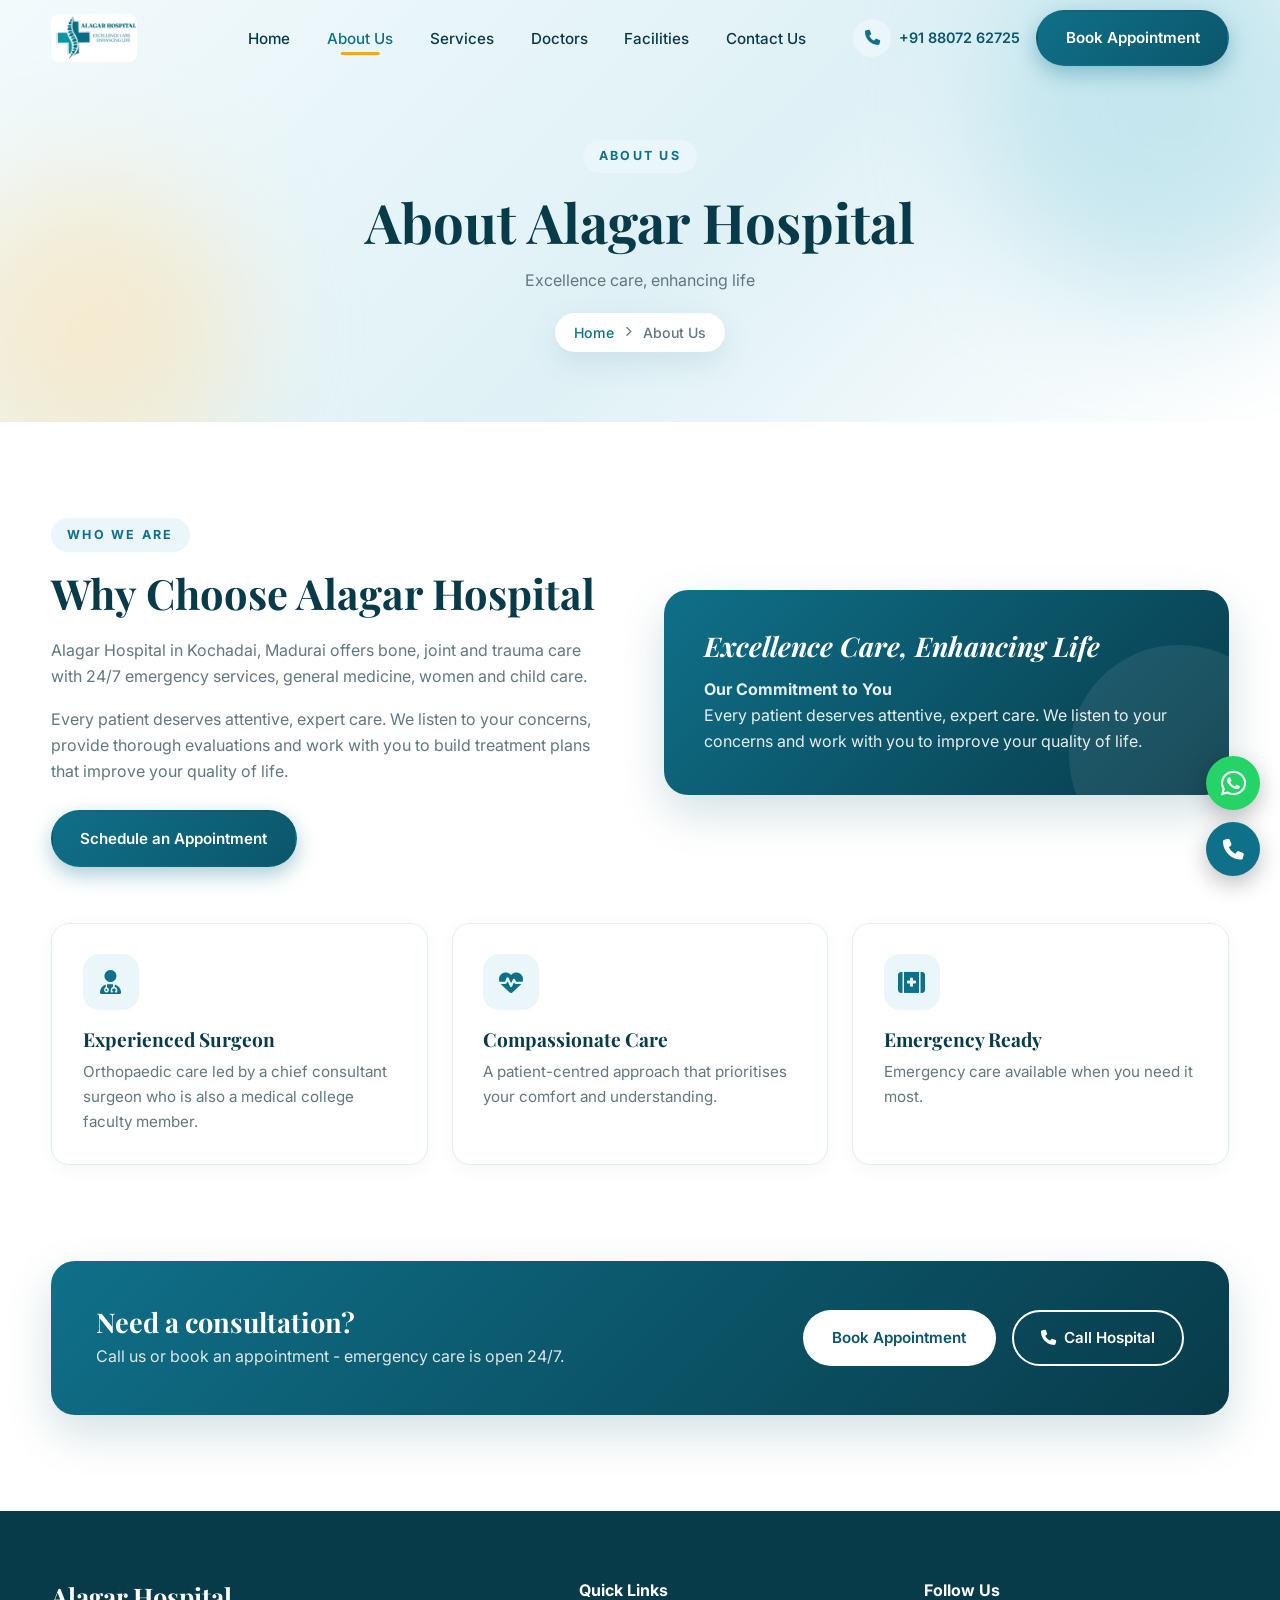
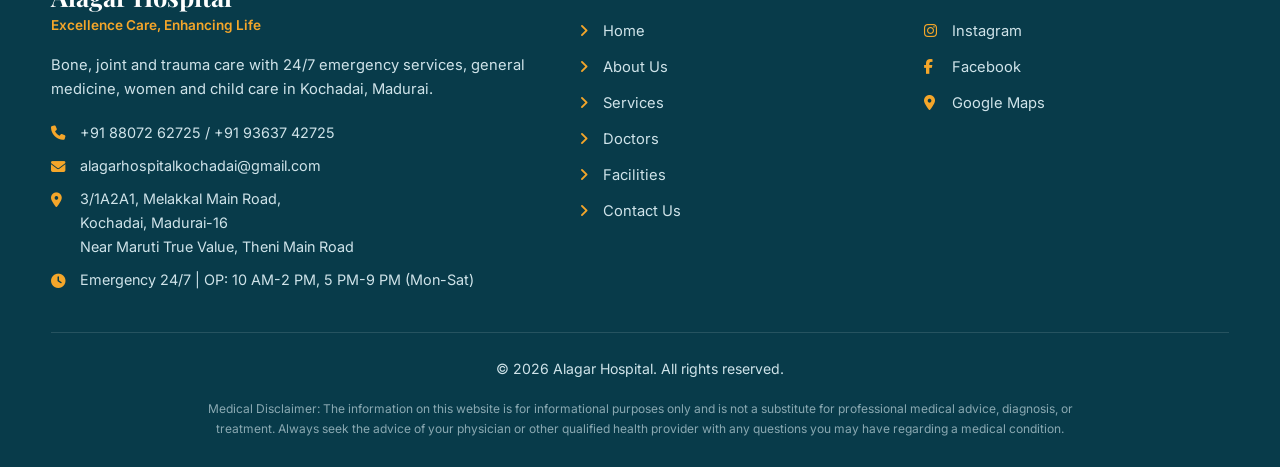
==== about.html @ 4b5b53dc "UI Updated" ====
<!DOCTYPE html>
<html lang="en">

<head>
    <meta charset="UTF-8">
    <meta name="viewport" content="width=device-width, initial-scale=1.0">
    <title>About Us | Alagar Hospital, Kochadai, Madurai</title>
    <meta name="description" content="About Alagar Hospital, Kochadai, Madurai - bone, joint and trauma care with 24/7 emergency services.">
    <link rel="preconnect" href="https://fonts.googleapis.com">
    <link rel="preconnect" href="https://fonts.gstatic.com" crossorigin>
    <link href="https://fonts.googleapis.com/css2?family=Inter:wght@400;500;600;700&family=Playfair+Display:ital,wght@0,400;0,600;0,700;1,400&display=swap" rel="stylesheet">
    <link rel="stylesheet" href="https://cdnjs.cloudflare.com/ajax/libs/font-awesome/6.5.2/css/all.min.css">
    <link rel="stylesheet" href="css/style.css">
</head>

<body>
    <div id="header-container"></div>

    <main>
        <section class="page-banner">
            <span class="blob b1"></span><span class="blob b2"></span>
            <div class="container">
                <span class="section-subtitle reveal">ABOUT US</span>
                <h1 class="reveal" style="--d:.1s">About Alagar Hospital</h1>
                <p class="reveal" style="--d:.2s">Excellence care, enhancing life</p>
                <div class="breadcrumb reveal" style="--d:.3s"><a href="index.html">Home</a><i class="fa-solid fa-chevron-right"></i><span>About Us</span></div>
            </div>
        </section>

        <section class="about">
            <div class="container">
                <div class="grid-2">
                    <div class="about-intro reveal left">
                        <span class="section-subtitle">WHO WE ARE</span>
                        <h2>Why Choose Alagar Hospital</h2>
                        <p>Alagar Hospital in Kochadai, Madurai offers bone, joint and trauma care with 24/7 emergency services, general medicine, women and child care.</p>
                        <p>Every patient deserves attentive, expert care. We listen to your concerns, provide thorough evaluations and work with you to build treatment plans that improve your quality of life.</p>
                        <a href="contact.html" class="btn btn-primary" style="margin-top:.6rem">Schedule an Appointment</a>
                    </div>
                    <div class="tagline-card reveal right">
                        <h3>Excellence Care, Enhancing Life</h3>
                        <p><strong>Our Commitment to You</strong><br>
                            Every patient deserves attentive, expert care. We listen to your concerns and work with you to improve your quality of life.</p>
                    </div>
                </div>

                <div class="grid-3 value-grid">
                    <div class="value-card reveal"><div class="icon-bubble"><i class="fa-solid fa-user-doctor"></i></div><h3>Experienced Surgeon</h3><p>Orthopaedic care led by a chief consultant surgeon who is also a medical college faculty member.</p></div>
                    <div class="value-card reveal" style="--d:0.12s"><div class="icon-bubble"><i class="fa-solid fa-heart-pulse"></i></div><h3>Compassionate Care</h3><p>A patient-centred approach that prioritises your comfort and understanding.</p></div>
                    <div class="value-card reveal" style="--d:0.24s"><div class="icon-bubble"><i class="fa-solid fa-kit-medical"></i></div><h3>Emergency Ready</h3><p>Emergency care available when you need it most.</p></div>
                </div>
            </div>
        </section>

        <section class="cta-band">
            <div class="container">
                <div class="cta-box reveal zoom">
                    <div>
                        <h3>Need a consultation?</h3>
                        <p>Call us or book an appointment - emergency care is open 24/7.</p>
                    </div>
                    <div class="cta-actions">
                        <a href="contact.html" class="btn btn-light">Book Appointment</a>
                        <a href="tel:+918807262725" class="btn btn-outline"><i class="fa-solid fa-phone"></i> Call Hospital</a>
                    </div>
                </div>
            </div>
        </section>
    </main>

    <div id="footer-container"></div>

    <script src="js/script.js"></script>
</body>

</html>
---- css/style.css ----
/* ========== Base ========== */
*, *::before, *::after { box-sizing: border-box; margin: 0; padding: 0; }
:root {
    --primary: #0f7089; --secondary: #0b566b; --dark: #083b4a; --accent: #f4a62a;
    --soft: #eaf6f9; --bg: #f6fafb; --text: #2b3f47; --muted: #62777f; --radius: 18px;
    --shadow: 0 10px 30px rgba(11, 86, 107, .10); --shadow-lg: 0 18px 45px rgba(11, 86, 107, .18); --nav-h: 76px;
}
html { scroll-behavior: smooth; scroll-padding-top: var(--nav-h); }
body { animation: pageIn .5s ease; font-family: 'Inter', sans-serif; color: var(--text); background: #fff; line-height: 1.65; overflow-x: hidden; }
img { max-width: 100%; display: block; }
a { color: inherit; text-decoration: none; }
ul { list-style: none; }
h1, h2, h3, h4 { font-family: 'Playfair Display', serif; color: var(--dark); line-height: 1.2; }
.container { width: min(1180px, 92%); margin-inline: auto; }
section { padding: 96px 0; position: relative; }
.grid-2 { display: grid; grid-template-columns: 1fr 1fr; gap: 3rem; align-items: center; }
.grid-3 { display: grid; grid-template-columns: repeat(3, 1fr); gap: 1.5rem; }
.grid-4 { display: grid; grid-template-columns: repeat(4, 1fr); gap: 1.5rem; }
.text-center { text-align: center; }
.w-100 { width: 100%; }

/* Buttons */
.btn { display: inline-flex; align-items: center; justify-content: center; gap: .5rem; padding: .85rem 1.7rem; border-radius: 50px; font-weight: 600; font-size: .95rem;
    border: 2px solid transparent; cursor: pointer; transition: transform .3s, box-shadow .3s, background .3s, color .3s; font-family: inherit; position: relative; overflow: hidden; }
.btn-primary { background: linear-gradient(135deg, var(--primary), var(--secondary)); color: #fff; box-shadow: 0 8px 20px rgba(15, 112, 137, .35); }
.btn-primary:hover { transform: translateY(-3px); box-shadow: 0 12px 28px rgba(15, 112, 137, .45); }
.btn-outline { border-color: var(--primary); color: var(--primary); background: transparent; }
.btn-outline:hover { background: var(--primary); color: #fff; transform: translateY(-3px); }
.btn-light { background: #fff; color: var(--secondary); }
.btn-light:hover { transform: translateY(-3px); box-shadow: 0 10px 24px rgba(0, 0, 0, .2); }
.btn::after { content: ""; position: absolute; top: 0; left: -120%; width: 60%; height: 100%; background: linear-gradient(120deg, transparent, rgba(255, 255, 255, .45), transparent); transform: skewX(-20deg); }
.btn:hover::after { left: 140%; transition: left .7s; }
.btn i { font-size: .95rem; }

/* Section heading */
.section-header { max-width: 680px; margin: 0 auto 3.5rem; text-align: center; }
.section-subtitle { display: inline-block; font-size: .78rem; font-weight: 700; letter-spacing: .18em; color: var(--primary); background: var(--soft); padding: .4rem 1rem; border-radius: 50px; margin-bottom: 1rem; }
.section-title { font-size: clamp(1.9rem, 4vw, 2.7rem); margin-bottom: .8rem; }
.section-title::after { content: ""; display: block; width: 70px; height: 4px; border-radius: 4px; margin: 1rem auto 0; background: linear-gradient(90deg, var(--primary), var(--accent)); }
.section-description { color: var(--muted); }

/* ========== Scroll progress ========== */
.scroll-progress { position: fixed; top: 0; left: 0; height: 3px; width: 0; z-index: 2000; background: linear-gradient(90deg, var(--primary), var(--accent)); }

/* ========== Navbar ========== */
.navbar { position: fixed; top: 0; left: 0; width: 100%; height: var(--nav-h); z-index: 1000; transition: box-shadow .35s, height .35s; animation: navDrop .8s ease both; }
/* blur lives on a pseudo-element so the mobile drawer (position: fixed) isn't trapped inside the navbar */
.navbar::before { content: ""; position: absolute; inset: 0; z-index: -1; background: rgba(255, 255, 255, .92); backdrop-filter: blur(12px); -webkit-backdrop-filter: blur(12px); opacity: 0; transition: opacity .35s; }
.navbar.scrolled { box-shadow: 0 4px 25px rgba(11, 86, 107, .12); height: 68px; }
.navbar.scrolled::before { opacity: 1; }
.nav-container { height: 100%; display: flex; align-items: center; justify-content: space-between; gap: 1rem; }
.logo-img { height: 48px; width: auto; border-radius: 8px; transition: transform .3s; }
.logo:hover .logo-img { transform: scale(1.06); }
.nav-menu { display: flex; align-items: center; gap: 2rem; }
.nav-links { display: flex; gap: .4rem; }
.nav-link { position: relative; padding: .55rem .95rem; font-weight: 500; font-size: .95rem; color: var(--dark); border-radius: 50px; transition: color .3s; }
.nav-link::after { content: ""; position: absolute; left: 50%; bottom: 2px; width: 0; height: 3px; border-radius: 3px; background: var(--accent); transform: translateX(-50%); transition: width .3s; }
.nav-link:hover, .nav-link.active { color: var(--primary); }
.nav-link:hover::after, .nav-link.active::after { width: 40%; }
.nav-actions { display: flex; align-items: center; gap: 1rem; }
.nav-phone { display: flex; align-items: center; gap: .5rem; font-weight: 600; font-size: .9rem; color: var(--secondary); }
.phone-icon { width: 38px; height: 38px; border-radius: 50%; display: grid; place-items: center; background: var(--soft); color: var(--primary); animation: ring 2.6s infinite; }
.phone-icon i { font-size: .95rem; }
.mobile-toggle { display: none; width: 44px; height: 44px; border: 0; background: var(--soft); border-radius: 12px; cursor: pointer; flex-direction: column; align-items: center; justify-content: center; gap: 5px; z-index: 1101; }
.mobile-toggle .bar { width: 22px; height: 2.5px; background: var(--secondary); border-radius: 3px; transition: transform .35s, opacity .25s; }
.mobile-toggle.open .bar:nth-child(1) { transform: translateY(7.5px) rotate(45deg); }
.mobile-toggle.open .bar:nth-child(2) { opacity: 0; }
.mobile-toggle.open .bar:nth-child(3) { transform: translateY(-7.5px) rotate(-45deg); }
.nav-overlay { position: fixed; inset: 0; background: rgba(8, 59, 74, .55); backdrop-filter: blur(3px); opacity: 0; visibility: hidden; transition: opacity .35s, visibility .35s; z-index: 990; }
.nav-overlay.show { opacity: 1; visibility: visible; }

/* ========== Hero (home) ========== */
.hero { min-height: 100vh; padding: calc(var(--nav-h) + 50px) 0 90px; display: flex; align-items: center; overflow: hidden; background: linear-gradient(135deg, #f2fafc 0%, #dff1f6 55%, #fff 100%); }
.blob { position: absolute; border-radius: 50%; filter: blur(60px); opacity: .5; z-index: 0; animation: blobMove 14s ease-in-out infinite; }
.blob.b1 { width: 380px; height: 380px; background: #9fd6e4; top: -80px; right: -80px; }
.blob.b2 { width: 300px; height: 300px; background: #ffe0a8; bottom: -60px; left: -60px; animation-delay: -6s; }
.hero .container, .page-banner .container { position: relative; z-index: 1; }
.hero-subtitle { display: inline-flex; align-items: center; gap: .5rem; font-weight: 600; font-size: .85rem; letter-spacing: .12em; text-transform: uppercase; color: var(--primary); background: #fff; padding: .45rem 1.1rem; border-radius: 50px; box-shadow: var(--shadow); margin-bottom: 1.3rem; }
.hero-subtitle::before { content: ""; width: 8px; height: 8px; border-radius: 50%; background: #22c55e; animation: pulse 1.6s infinite; }
.hero-title { font-size: clamp(2.6rem, 6vw, 4.4rem); margin-bottom: 1.2rem; }
.hero-title span { background: linear-gradient(90deg, var(--primary), var(--accent)); -webkit-background-clip: text; background-clip: text; color: transparent; }
.hero-description { font-size: 1.08rem; color: var(--muted); max-width: 540px; margin-bottom: 2rem; }
.hero-actions { display: flex; flex-wrap: wrap; gap: 1rem; }
.hero-image { position: relative; display: grid; place-items: center; }
.hero-image-wrapper { width: min(420px, 90%); aspect-ratio: 1; border-radius: 50%; background: #fff; display: grid; place-items: center; padding: 2.2rem; box-shadow: var(--shadow-lg); position: relative; animation: float 6s ease-in-out infinite; }
.hero-image-wrapper::before { content: ""; position: absolute; inset: -16px; border-radius: 50%; border: 2px dashed rgba(15, 112, 137, .35); animation: spin 28s linear infinite; }
.hero-image-wrapper img { border-radius: 50%; width: 100%; height: 100%; object-fit: contain; }
.float-badge { position: absolute; background: #fff; padding: .7rem 1.1rem; border-radius: 14px; box-shadow: var(--shadow); font-size: .85rem; font-weight: 600; color: var(--secondary); display: flex; align-items: center; gap: .5rem; animation: float 5s ease-in-out infinite; }
.float-badge i { color: var(--accent); font-size: 1.05rem; }
.float-badge.fb1 { top: 8%; left: 0; }
.float-badge.fb2 { bottom: 10%; right: 0; animation-delay: -2.5s; }

/* Stats strip */
.stats { margin-top: -55px; padding: 0 0 20px; position: relative; z-index: 5; }
.stats-box { background: linear-gradient(135deg, var(--primary), var(--dark)); border-radius: 24px; padding: 2.2rem 1.5rem; color: #fff; display: grid; grid-template-columns: repeat(4, 1fr); gap: 1rem; text-align: center; box-shadow: var(--shadow-lg); }
.stat h3 { color: #fff; font-size: 2.3rem; font-family: 'Inter', sans-serif; font-weight: 700; }
.stat p { font-size: .9rem; opacity: .85; }
.stat + .stat { border-left: 1px solid rgba(255, 255, 255, .2); }

/* ========== Inner page banner ========== */
.page-banner { padding: calc(var(--nav-h) + 64px) 0 70px; text-align: center; overflow: hidden; background: linear-gradient(135deg, #f2fafc 0%, #dff1f6 55%, #fff 100%); }
.page-banner h1 { font-size: clamp(2.2rem, 5vw, 3.4rem); margin-bottom: .8rem; }
.page-banner p { color: var(--muted); max-width: 620px; margin: 0 auto 1.2rem; }
.breadcrumb { display: inline-flex; align-items: center; gap: .7rem; background: #fff; padding: .5rem 1.2rem; border-radius: 50px; box-shadow: var(--shadow); font-size: .88rem; font-weight: 500; }
.breadcrumb a { color: var(--primary); }
.breadcrumb a:hover { text-decoration: underline; }
.breadcrumb i { font-size: .65rem; color: var(--muted); }
.breadcrumb span { color: var(--muted); }

/* ========== Cards ========== */
.about { background: #fff; }
.about-intro p { color: var(--muted); margin-bottom: 1rem; }
.about-intro h2 { font-size: clamp(1.9rem, 4vw, 2.6rem); margin-bottom: 1.2rem; }
.tagline-card { background: linear-gradient(135deg, var(--primary), var(--dark)); color: #fff; border-radius: 24px; padding: 2.5rem; position: relative; overflow: hidden; box-shadow: var(--shadow-lg); }
.tagline-card::after { content: ""; position: absolute; width: 220px; height: 220px; border-radius: 50%; background: rgba(255, 255, 255, .08); right: -60px; bottom: -70px; }
.tagline-card h3 { color: #fff; font-style: italic; font-size: 1.7rem; margin-bottom: .8rem; }
.tagline-card p { opacity: .9; position: relative; z-index: 1; }
.value-grid { margin-top: 3.5rem; }
.value-card, .service-card, .facility-card { display: block; background: #fff; border-radius: var(--radius); padding: 1.9rem; border: 1px solid #e3eef1; box-shadow: 0 4px 16px rgba(11, 86, 107, .05);
    transition: transform .35s, box-shadow .35s, border-color .35s; position: relative; overflow: hidden; }
.value-card::before, .service-card::before, .facility-card::before { content: ""; position: absolute; left: 0; top: 0; width: 100%; height: 4px; background: linear-gradient(90deg, var(--primary), var(--accent)); transform: scaleX(0); transform-origin: left; transition: transform .45s; }
.value-card:hover, .service-card:hover, .facility-card:hover { transform: translateY(-8px); box-shadow: var(--shadow-lg); border-color: transparent; }
.value-card:hover::before, .service-card:hover::before, .facility-card:hover::before { transform: scaleX(1); }
.icon-bubble { width: 56px; height: 56px; border-radius: 16px; background: var(--soft); display: grid; place-items: center; font-size: 1.5rem; margin-bottom: 1.1rem; transition: transform .4s, background .4s; }
.icon-bubble i { color: var(--primary); transition: color .4s; }
.value-card:hover .icon-bubble, .service-card:hover .icon-bubble, .facility-card:hover .icon-bubble { transform: rotate(-8deg) scale(1.12); background: #fff3dc; }
.value-card:hover .icon-bubble i, .service-card:hover .icon-bubble i, .facility-card:hover .icon-bubble i { color: #d98a0b; }
.value-card h3, .service-card h3, .facility-card h3 { font-size: 1.2rem; margin-bottom: .5rem; }
.value-card p, .service-card p, .facility-card p { color: var(--muted); font-size: .95rem; }
.card-link { display: inline-flex; align-items: center; gap: .4rem; margin-top: .9rem; font-weight: 600; font-size: .9rem; color: var(--primary); }
.card-link i { font-size: .75rem; transition: transform .3s; }
.value-card:hover .card-link i { transform: translateX(6px); }

.services { background: linear-gradient(180deg, var(--bg), #fff); }
.explore { background: #fff; padding-top: 70px; }

/* Doctors */
.doctors { background: var(--soft); }
.doctor-card { background: #fff; border-radius: 24px; padding: 2.4rem 2rem; text-align: center; box-shadow: var(--shadow); transition: transform .4s, box-shadow .4s; position: relative; overflow: hidden; }
.doctor-card:hover { transform: translateY(-10px); box-shadow: var(--shadow-lg); }
.doctor-card::before { content: ""; position: absolute; top: 0; left: 0; right: 0; height: 90px; background: linear-gradient(135deg, var(--primary), var(--dark)); }
.doctor-avatar { width: 96px; height: 96px; border-radius: 50%; margin: 20px auto 1.2rem; position: relative; z-index: 1; background: #fff; border: 5px solid #fff; display: grid; place-items: center; box-shadow: var(--shadow); }
.doctor-avatar i { color: var(--primary); font-size: 2.4rem; }
.doctor-card h3 { color: var(--secondary); margin-bottom: .25rem; font-size: 1.5rem; }
.doctor-role { font-weight: 600; color: var(--primary); display: block; margin-bottom: 1rem; }
.doctor-card p { color: var(--muted); font-size: .95rem; margin-bottom: .7rem; }
.doctor-card p strong { color: var(--dark); }
.doctor-tag { display: inline-block; background: #fff3dc; color: #a56a00; font-weight: 600; font-size: .8rem; padding: .3rem .9rem; border-radius: 50px; margin-bottom: 1rem; }

/* Facilities */
.facilities { background: #fff; }
.facility-card { display: flex; gap: 1rem; align-items: flex-start; padding: 1.5rem; }
.facility-card .icon-bubble { margin: 0; flex-shrink: 0; width: 52px; height: 52px; font-size: 1.4rem; }
.facility-card h3 { font-size: 1.05rem; }
.facility-card p { font-size: .9rem; }

/* CTA band */
.cta-band { padding: 0 0 96px; background: #fff; }
.cta-box { background: linear-gradient(135deg, var(--primary), var(--dark)); border-radius: 24px; padding: 2.8rem; color: #fff; display: flex; align-items: center; justify-content: space-between; gap: 1.5rem; flex-wrap: wrap; box-shadow: var(--shadow-lg); }
.cta-box h3 { color: #fff; font-size: 1.7rem; margin-bottom: .3rem; }
.cta-box p { opacity: .85; }
.cta-actions { display: flex; gap: 1rem; flex-wrap: wrap; }
.cta-box .btn-outline { border-color: #fff; color: #fff; }
.cta-box .btn-outline:hover { background: #fff; color: var(--secondary); }

/* Contact */
.contact { background: linear-gradient(180deg, var(--bg), var(--soft)); }
.contact-grid { align-items: stretch; }
.contact-side { display: grid; gap: 1.1rem; }
.info-card { background: #fff; border-radius: var(--radius); padding: 1.3rem 1.5rem; display: flex; gap: 1rem; align-items: flex-start; box-shadow: 0 4px 16px rgba(11, 86, 107, .07); transition: transform .3s, box-shadow .3s; }
.info-card:hover { transform: translateX(8px); box-shadow: var(--shadow); }
.info-card .icon-bubble { margin: 0; flex-shrink: 0; width: 48px; height: 48px; }
.info-card .icon-bubble i { font-size: 1.15rem; }
.info-card h3 { font-size: 1.05rem; margin-bottom: .25rem; }
.info-card p, .info-card a { font-size: .93rem; color: var(--muted); }
.info-card a:hover { color: var(--primary); }
.info-sub { font-size: .82rem; color: var(--primary); font-weight: 500; }
.hours-row { display: flex; justify-content: space-between; gap: 1rem; font-size: .9rem; color: var(--muted); padding: .2rem 0; border-bottom: 1px dashed #dbe8ec; }
.hours-row:last-child { border: 0; }
.hours-row span:last-child { font-weight: 600; color: var(--secondary); text-align: right; }
.social-links { display: flex; gap: .7rem; flex-wrap: wrap; margin-top: .4rem; }
.social-links a { padding: .4rem 1rem; border-radius: 50px; background: var(--soft); color: var(--secondary); font-weight: 600; font-size: .85rem; transition: background .3s, color .3s, transform .3s; }
.social-links a i { margin-right: .35rem; }
.social-links a:hover { background: var(--primary); color: #fff; transform: translateY(-3px); }
.form-wrap { background: #fff; border-radius: 24px; padding: 2.4rem; box-shadow: var(--shadow-lg); display: flex; flex-direction: column; }
.form-wrap h3 { font-size: 1.6rem; margin-bottom: .3rem; }
.form-wrap > p { color: var(--muted); margin-bottom: 1.4rem; font-size: .93rem; }
.form-group { margin-bottom: 1.1rem; }
.form-group label { display: block; font-weight: 600; font-size: .85rem; margin-bottom: .35rem; color: var(--dark); }
.form-group input, .form-group textarea { width: 100%; padding: .85rem 1rem; border: 1.5px solid #d8e6ea; border-radius: 12px; font: inherit; background: var(--bg); transition: border-color .3s, box-shadow .3s, background .3s; }
.form-group input:focus, .form-group textarea:focus { outline: none; border-color: var(--primary); background: #fff; box-shadow: 0 0 0 4px rgba(15, 112, 137, .12); }
.form-group textarea { min-height: 120px; resize: vertical; }
.form-disclaimer { margin-top: 1rem; font-size: .8rem; color: var(--muted); text-align: center; }
.map-wrap { position: relative; margin-top: 2.5rem; border-radius: 24px; overflow: hidden; box-shadow: var(--shadow-lg); background: #fff; }
.map-wrap iframe { display: block; width: 100%; height: 440px; border: 0; }
.map-card { position: absolute; left: 24px; bottom: 24px; max-width: 320px; background: #fff; border-radius: 18px; padding: 1.4rem; box-shadow: var(--shadow-lg); }
.map-card h3 { font-size: 1.2rem; margin-bottom: .2rem; }
.map-card p { color: var(--muted); font-size: .9rem; margin-bottom: 1rem; }

/* ========== Footer ========== */
.site-footer { background: var(--dark); color: #cfe3e9; padding: 70px 0 28px; }
.footer-grid { display: grid; grid-template-columns: 1.6fr 1fr 1fr; gap: 2.5rem; }
.footer-brand { color: #fff; font-size: 1.6rem; margin-bottom: .2rem; }
.footer-designation { color: var(--accent); font-size: .85rem; font-weight: 600; display: block; margin-bottom: 1rem; }
.footer-bio { font-size: .92rem; margin-bottom: 1.2rem; }
.footer-contact-list { display: grid; gap: .6rem; font-size: .9rem; }
.footer-contact-list div { display: flex; gap: .8rem; align-items: flex-start; }
.footer-contact-list i { color: var(--accent); width: 16px; margin-top: .35rem; flex-shrink: 0; }
.footer-heading { color: #fff; font-family: 'Inter', sans-serif; font-size: 1rem; margin-bottom: 1.1rem; }
.footer-links-list { display: grid; gap: .6rem; }
.footer-links-list a { font-size: .92rem; transition: color .3s, padding .3s; }
.footer-links-list a i { width: 18px; margin-right: .4rem; color: var(--accent); }
.footer-links-list a:hover { color: var(--accent); padding-left: 6px; }
.footer-divider { height: 1px; background: rgba(255, 255, 255, .12); margin: 2.5rem 0 1.5rem; }
.footer-bottom { text-align: center; font-size: .88rem; }
.footer-disclaimer { margin-top: 1.2rem; font-size: .75rem; opacity: .65; text-align: center; max-width: 900px; margin-inline: auto; }

/* Floating buttons */
.floating-whatsapp-btn, .floating-call-btn, .to-top { position: fixed; right: 20px; width: 54px; height: 54px; border-radius: 50%; display: grid; place-items: center; color: #fff; z-index: 900; box-shadow: 0 8px 22px rgba(0, 0, 0, .25); transition: transform .3s; border: 0; cursor: pointer; }
.floating-whatsapp-btn { bottom: 90px; background: #25d366; animation: pulseRing 2.2s infinite; }
.floating-whatsapp-btn i { font-size: 1.8rem; }
.floating-call-btn { bottom: 24px; background: var(--primary); }
.floating-call-btn i { font-size: 1.3rem; }
.to-top { bottom: 156px; width: 44px; height: 44px; right: 25px; background: var(--dark); opacity: 0; visibility: hidden; transform: translateY(15px); transition: .35s; }
.to-top.show { opacity: 1; visibility: visible; transform: none; }
.floating-whatsapp-btn:hover, .floating-call-btn:hover, .to-top:hover { transform: scale(1.12); }

/* ========== Reveal animations ========== */
.reveal { opacity: 0; transform: translateY(40px); transition: opacity .8s ease, transform .8s ease; transition-delay: var(--d, 0s); }
.reveal.left { transform: translateX(-50px); }
.reveal.right { transform: translateX(50px); }
.reveal.zoom { transform: scale(.9); }
.reveal.visible { opacity: 1; transform: none; }

@keyframes linkIn { from { opacity: 0; transform: translateX(30px); } to { opacity: 1; transform: none; } }
@keyframes pageIn { from { opacity: 0; } to { opacity: 1; } }
@keyframes navDrop { from { transform: translateY(-100%); } to { transform: none; } }
@keyframes float { 0%, 100% { transform: translateY(0); } 50% { transform: translateY(-14px); } }
@keyframes spin { to { transform: rotate(360deg); } }
@keyframes pulse { 0% { box-shadow: 0 0 0 0 rgba(34, 197, 94, .6); } 100% { box-shadow: 0 0 0 10px rgba(34, 197, 94, 0); } }
@keyframes pulseRing { 0% { box-shadow: 0 0 0 0 rgba(37, 211, 102, .6); } 100% { box-shadow: 0 0 0 18px rgba(37, 211, 102, 0); } }
@keyframes ring { 0%, 70%, 100% { transform: rotate(0); } 75% { transform: rotate(-14deg); } 80% { transform: rotate(14deg); } 85% { transform: rotate(-10deg); } 90% { transform: rotate(10deg); } }
@keyframes blobMove { 0%, 100% { transform: translate(0, 0) scale(1); } 50% { transform: translate(40px, 30px) scale(1.12); } }

/* ========== Responsive ========== */
@media (max-width: 1100px) {
    .nav-phone { display: none; }
    .grid-4 { grid-template-columns: repeat(2, 1fr); }
}
@media (max-width: 992px) {
    section { padding: 76px 0; }
    .grid-2 { grid-template-columns: 1fr; gap: 2.5rem; }
    .grid-3 { grid-template-columns: repeat(2, 1fr); }
    .hero { text-align: center; min-height: auto; }
    .hero-description { margin-inline: auto; }
    .hero-actions { justify-content: center; }
    .hero-image { order: -1; }
    .hero-image-wrapper { width: min(300px, 70%); }
    .mobile-toggle { display: flex; }
    .nav-menu { position: fixed; top: 0; right: 0; height: 100vh; height: 100dvh; width: min(330px, 85%); background: #fff; flex-direction: column; align-items: stretch; justify-content: flex-start; gap: 1.5rem;
        padding: 100px 1.6rem 2rem; transform: translateX(100%); visibility: hidden; transition: transform .45s cubic-bezier(.77, 0, .18, 1), visibility .45s; box-shadow: -10px 0 40px rgba(0, 0, 0, .2); z-index: 1100; overflow-y: auto; }
    .nav-menu.open { transform: none; visibility: visible; }
    .nav-links { flex-direction: column; gap: .3rem; }
    .nav-link { display: block; padding: .9rem 1rem; border-radius: 12px; }
    .nav-link::after { display: none; }
    .nav-link.active, .nav-link:hover { background: var(--soft); }
    .nav-menu.open .nav-link { animation: linkIn .45s ease both; animation-delay: calc(var(--i) * .07s + .15s); }
    .nav-actions { flex-direction: column; align-items: stretch; }
    .nav-phone { display: flex; justify-content: center; }
    .stats-box { grid-template-columns: repeat(2, 1fr); }
    .stat:nth-child(3) { border-left: 0; }
    .footer-grid { grid-template-columns: 1fr 1fr; }
    .footer-col-info { grid-column: 1 / -1; }
    .reveal.left, .reveal.right { transform: translateY(40px); }
    .cta-band { padding-bottom: 76px; }
}
@media (max-width: 640px) {
    .grid-3, .grid-4 { grid-template-columns: 1fr; }
    .float-badge { display: none; }
    .form-wrap { padding: 1.6rem; }
    .footer-grid { grid-template-columns: 1fr; }
    .hours-row { flex-direction: column; gap: 0; }
    .hours-row span:last-child { text-align: left; }
    .hero-actions .btn { width: 100%; }
    .map-wrap iframe { height: 320px; }
    .map-card { position: static; max-width: none; border-radius: 0; box-shadow: none; }
    .cta-box { text-align: center; justify-content: center; }
}
@media (prefers-reduced-motion: reduce) {
    *, *::before, *::after { animation: none !important; transition: none !important; }
    .reveal { opacity: 1; transform: none; }
}
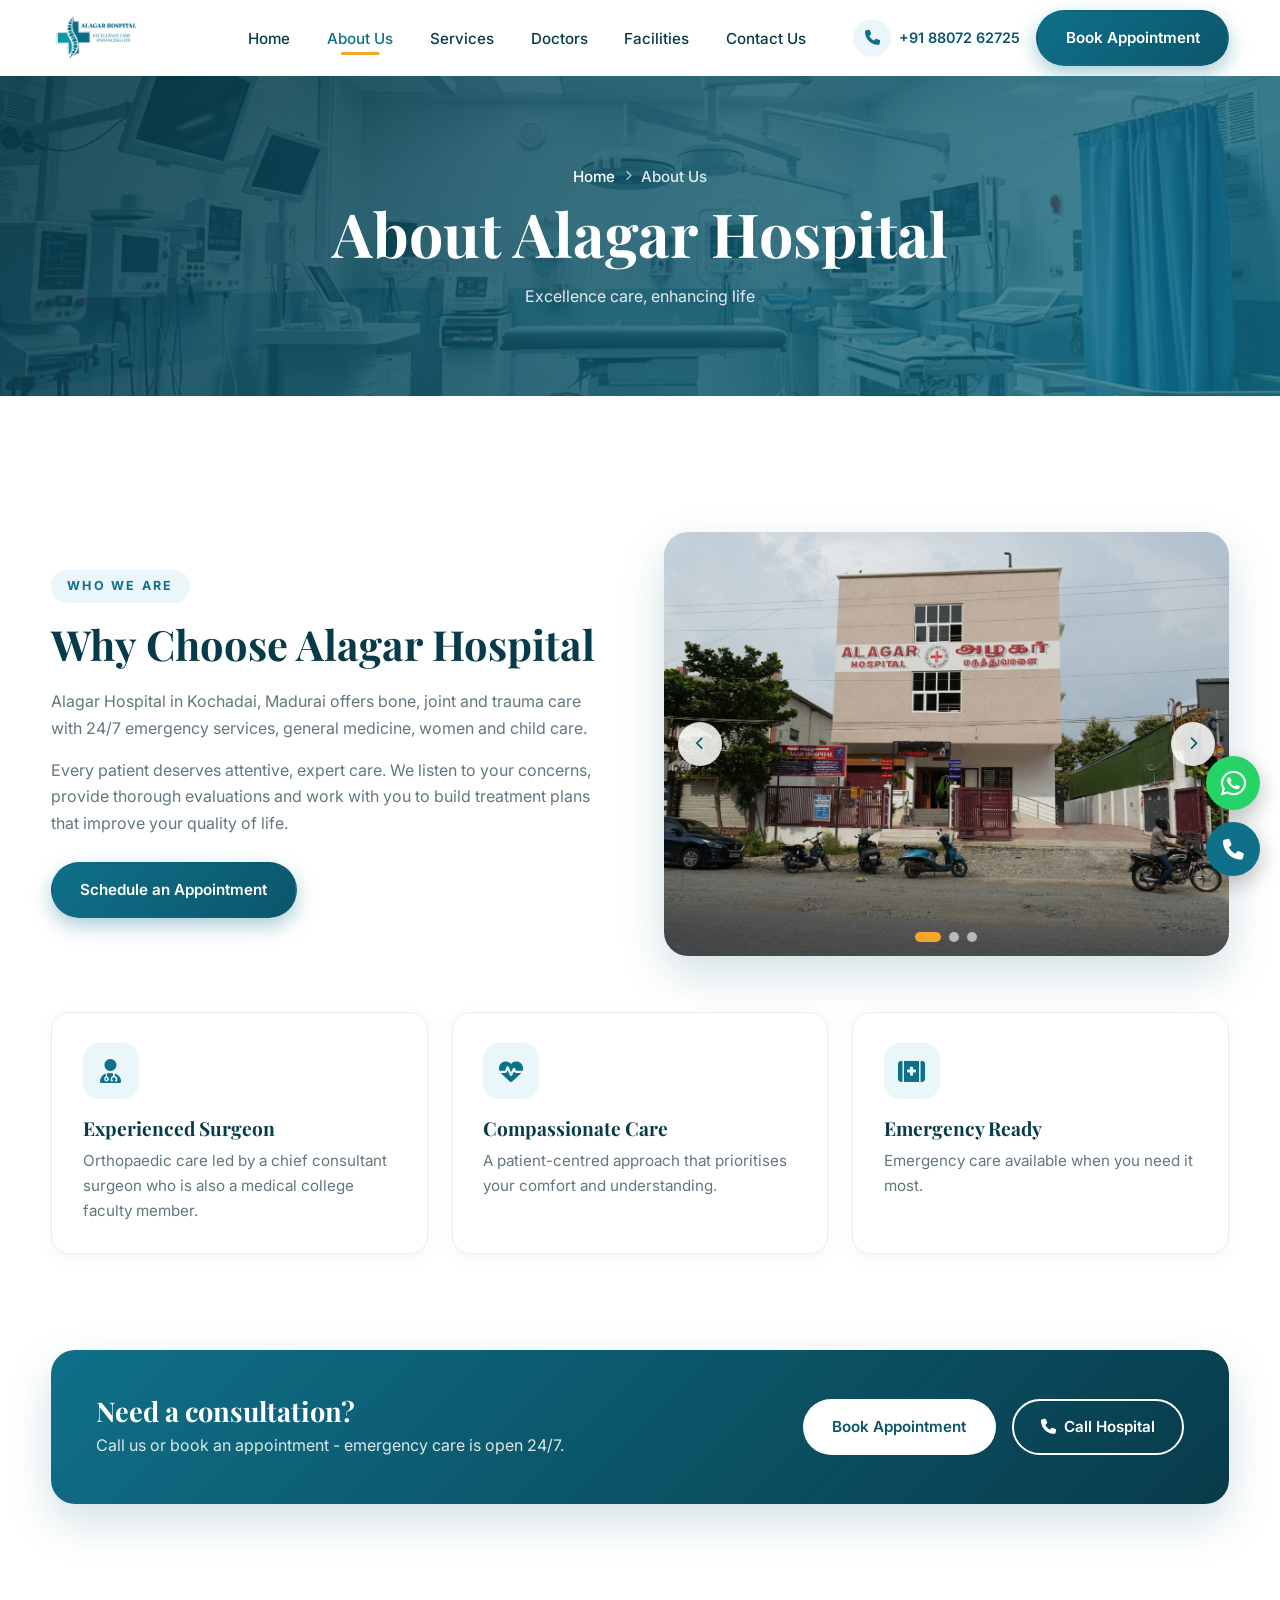
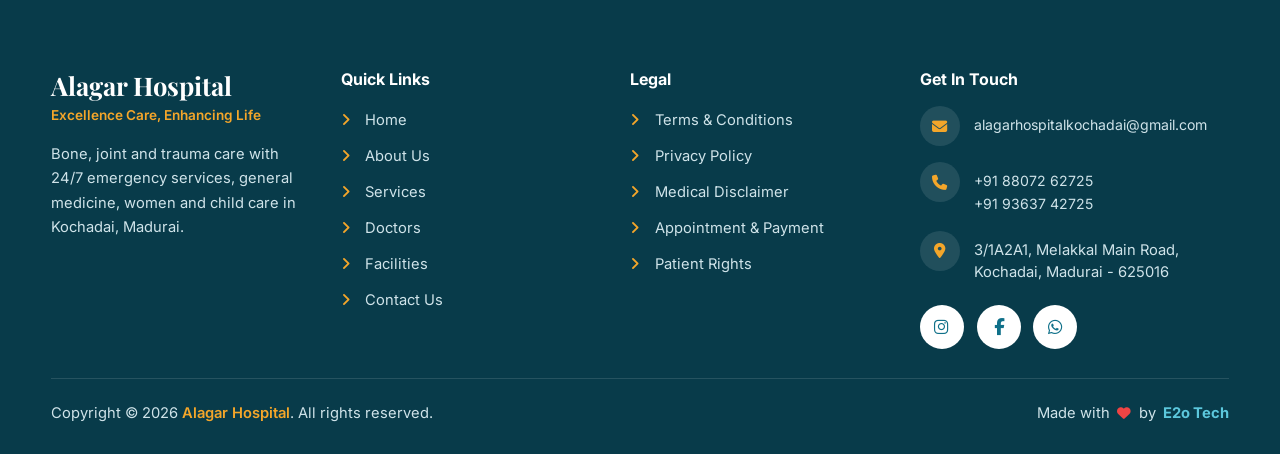
==== commit 7beb04ea: "ui corrections Updated" ====
--- a/about.html
+++ b/about.html
@@ -13,17 +13,15 @@
     <link rel="stylesheet" href="css/style.css">
 </head>
 
-<body>
+<body class="inner-page">
     <div id="header-container"></div>
 
     <main>
-        <section class="page-banner">
-            <span class="blob b1"></span><span class="blob b2"></span>
+        <section class="hero-banner" style="--banner-img: url('../assets/images/ban2.webp');">
             <div class="container">
-                <span class="section-subtitle reveal">ABOUT US</span>
+                <div class="hb-crumb reveal"><a href="index.html">Home</a><i class="fa-solid fa-chevron-right"></i><span>About Us</span></div>
                 <h1 class="reveal" style="--d:.1s">About Alagar Hospital</h1>
                 <p class="reveal" style="--d:.2s">Excellence care, enhancing life</p>
-                <div class="breadcrumb reveal" style="--d:.3s"><a href="index.html">Home</a><i class="fa-solid fa-chevron-right"></i><span>About Us</span></div>
             </div>
         </section>
 
@@ -37,10 +35,16 @@
                         <p>Every patient deserves attentive, expert care. We listen to your concerns, provide thorough evaluations and work with you to build treatment plans that improve your quality of life.</p>
                         <a href="contact.html" class="btn btn-primary" style="margin-top:.6rem">Schedule an Appointment</a>
                     </div>
-                    <div class="tagline-card reveal right">
-                        <h3>Excellence Care, Enhancing Life</h3>
-                        <p><strong>Our Commitment to You</strong><br>
-                            Every patient deserves attentive, expert care. We listen to your concerns and work with you to improve your quality of life.</p>
+
+                    <div class="carousel reveal right" id="aboutCarousel">
+                        <div class="carousel-track">
+                            <figure class="slide active"><img src="assets/images/hospital-building.jpg" alt="Alagar Hospital building"></figure>
+                            <figure class="slide"><img src="assets/images/reception.jpg" alt="Alagar Hospital reception"></figure>
+                            <figure class="slide"><img src="assets/images/laboratory.jpg" alt="Alagar Hospital facilities"></figure>
+                        </div>
+                        <button class="carousel-btn prev" aria-label="Previous slide"><i class="fa-solid fa-chevron-left"></i></button>
+                        <button class="carousel-btn next" aria-label="Next slide"><i class="fa-solid fa-chevron-right"></i></button>
+                        <div class="carousel-dots"></div>
                     </div>
                 </div>
 
@@ -71,6 +75,39 @@
     <div id="footer-container"></div>
 
     <script src="js/script.js"></script>
+    <script>
+    (function () {
+        const root = document.getElementById('aboutCarousel');
+        if (!root) return;
+        const slides = root.querySelectorAll('.slide');
+        const dotsBox = root.querySelector('.carousel-dots');
+        let index = 0, timer;
+
+        slides.forEach((_, i) => {
+            const dot = document.createElement('button');
+            dot.setAttribute('aria-label', 'Go to slide ' + (i + 1));
+            dot.addEventListener('click', () => { show(i); restart(); });
+            dotsBox.appendChild(dot);
+        });
+        const dots = dotsBox.querySelectorAll('button');
+
+        function show(i) {
+            index = (i + slides.length) % slides.length;
+            slides.forEach((s, n) => s.classList.toggle('active', n === index));
+            dots.forEach((d, n) => d.classList.toggle('active', n === index));
+        }
+        function start() { timer = setInterval(() => show(index + 1), 4000); }
+        function restart() { clearInterval(timer); start(); }
+
+        root.querySelector('.prev').addEventListener('click', () => { show(index - 1); restart(); });
+        root.querySelector('.next').addEventListener('click', () => { show(index + 1); restart(); });
+        root.addEventListener('mouseenter', () => clearInterval(timer));
+        root.addEventListener('mouseleave', start);
+
+        show(0);
+        start();
+    })();
+    </script>
 </body>
 
 </html>
--- a/css/style.css
+++ b/css/style.css
@@ -82,13 +82,10 @@
 .hero-description { font-size: 1.08rem; color: var(--muted); max-width: 540px; margin-bottom: 2rem; }
 .hero-actions { display: flex; flex-wrap: wrap; gap: 1rem; }
 .hero-image { position: relative; display: grid; place-items: center; }
-.hero-image-wrapper { width: min(420px, 90%); aspect-ratio: 1; border-radius: 50%; background: #fff; display: grid; place-items: center; padding: 2.2rem; box-shadow: var(--shadow-lg); position: relative; animation: float 6s ease-in-out infinite; }
-.hero-image-wrapper::before { content: ""; position: absolute; inset: -16px; border-radius: 50%; border: 2px dashed rgba(15, 112, 137, .35); animation: spin 28s linear infinite; }
-.hero-image-wrapper img { border-radius: 50%; width: 100%; height: 100%; object-fit: contain; }
 .float-badge { position: absolute; background: #fff; padding: .7rem 1.1rem; border-radius: 14px; box-shadow: var(--shadow); font-size: .85rem; font-weight: 600; color: var(--secondary); display: flex; align-items: center; gap: .5rem; animation: float 5s ease-in-out infinite; }
 .float-badge i { color: var(--accent); font-size: 1.05rem; }
-.float-badge.fb1 { top: 8%; left: 0; }
-.float-badge.fb2 { bottom: 10%; right: 0; animation-delay: -2.5s; }
+.float-badge.fb1 { top: 8%; left: -14px; }
+.float-badge.fb2 { bottom: 10%; right: -14px; animation-delay: -2.5s; }
 
 /* Stats strip */
 .stats { margin-top: -55px; padding: 0 0 20px; position: relative; z-index: 5; }
@@ -199,7 +196,7 @@
 
 /* ========== Footer ========== */
 .site-footer { background: var(--dark); color: #cfe3e9; padding: 70px 0 28px; }
-.footer-grid { display: grid; grid-template-columns: 1.6fr 1fr 1fr; gap: 2.5rem; }
+.footer-grid { display: grid; grid-template-columns: 1.6fr 1fr 1fr 1fr; gap: 2.5rem; }
 .footer-brand { color: #fff; font-size: 1.6rem; margin-bottom: .2rem; }
 .footer-designation { color: var(--accent); font-size: .85rem; font-weight: 600; display: block; margin-bottom: 1rem; }
 .footer-bio { font-size: .92rem; margin-bottom: 1.2rem; }
@@ -212,9 +209,31 @@
 .footer-links-list a i { width: 18px; margin-right: .4rem; color: var(--accent); }
 .footer-links-list a:hover { color: var(--accent); padding-left: 6px; }
 .footer-divider { height: 1px; background: rgba(255, 255, 255, .12); margin: 2.5rem 0 1.5rem; }
-.footer-bottom { text-align: center; font-size: .88rem; }
-.footer-disclaimer { margin-top: 1.2rem; font-size: .75rem; opacity: .65; text-align: center; max-width: 900px; margin-inline: auto; }
-
+/* ===== Footer: bottom bar ===== */
+.footer-disclaimer { margin: 2.5rem auto 0; font-size: .75rem; opacity: .65; text-align: center; max-width: 900px; }
+.footer-divider { height: 1px; background: rgba(255, 255, 255, .12); margin: 1.8rem 0 1.4rem; }
+
+.footer-bottom {
+    display: flex;
+    align-items: center;
+    justify-content: space-between;
+    gap: 1rem;
+    flex-wrap: wrap;
+    font-size: .92rem;
+    text-align: left;
+}
+.footer-bottom p { margin: 0; }
+.footer-bottom .brand-name { color: var(--accent); font-weight: 600; }
+.footer-bottom .made-by { display: flex; align-items: center; gap: .45rem; }
+.footer-bottom .made-by i { color: #ef4444; font-size: .85rem; animation: heartbeat 1.6s ease-in-out infinite; }
+.footer-bottom .made-by a { color: #5cc8dd; font-weight: 700; transition: color .3s; }
+.footer-bottom .made-by a:hover { color: var(--accent); }
+
+@keyframes heartbeat { 0%, 100% { transform: scale(1); } 15% { transform: scale(1.25); } 30% { transform: scale(1); } }
+
+@media (max-width: 640px) {
+    .footer-bottom { flex-direction: column; text-align: center; justify-content: center; }
+}
 /* Floating buttons */
 .floating-whatsapp-btn, .floating-call-btn, .to-top { position: fixed; right: 20px; width: 54px; height: 54px; border-radius: 50%; display: grid; place-items: center; color: #fff; z-index: 900; box-shadow: 0 8px 22px rgba(0, 0, 0, .25); transition: transform .3s; border: 0; cursor: pointer; }
 .floating-whatsapp-btn { bottom: 90px; background: #25d366; animation: pulseRing 2.2s infinite; }
@@ -255,7 +274,7 @@
     .hero-description { margin-inline: auto; }
     .hero-actions { justify-content: center; }
     .hero-image { order: -1; }
-    .hero-image-wrapper { width: min(300px, 70%); }
+    .hero-image-wrapper { width: 100%; max-width: 440px; box-shadow: var(--shadow-lg); }
     .mobile-toggle { display: flex; }
     .nav-menu { position: fixed; top: 0; right: 0; height: 100vh; height: 100dvh; width: min(330px, 85%); background: #fff; flex-direction: column; align-items: stretch; justify-content: flex-start; gap: 1.5rem;
         padding: 100px 1.6rem 2rem; transform: translateX(100%); visibility: hidden; transition: transform .45s cubic-bezier(.77, 0, .18, 1), visibility .45s; box-shadow: -10px 0 40px rgba(0, 0, 0, .2); z-index: 1100; overflow-y: auto; }
@@ -289,4 +308,274 @@
 @media (prefers-reduced-motion: reduce) {
     *, *::before, *::after { animation: none !important; transition: none !important; }
     .reveal { opacity: 1; transform: none; }
-}+}
+
+.hero-image-wrapper img { width: 100%; height: 100%; object-fit: cover; border-radius: inherit; }
+
+.photo-gallery {
+    display: grid;
+    grid-template-columns: repeat(12, 1fr);
+    gap: 1.2rem;
+    margin-bottom: 2.5rem;
+}
+.photo { position: relative; margin: 0; height: 300px; border-radius: 16px; overflow: hidden; box-shadow: 0 8px 24px rgba(0,0,0,.12); }
+.photo.span-6 { grid-column: span 6; }
+.photo.span-4 { grid-column: span 4; }
+.photo img { width: 100%; height: 100%; object-fit: cover; display: block; transition: transform .5s ease; }
+.photo:hover img { transform: scale(1.06); }
+.photo figcaption {
+    position: absolute; left: 0; right: 0; bottom: 0;
+    padding: 2rem 1rem .8rem;
+    color: #fff; font-weight: 600;
+    background: linear-gradient(transparent, rgba(0,0,0,.65));
+}
+@media (max-width: 900px) {
+    .photo.span-6, .photo.span-4 { grid-column: span 12; height: 240px; }
+}
+
+.photo-gallery + .grid-3 { margin-top: 2.5rem; }
+
+/* ===== Hero image: replace circle with rounded photo frame ===== */
+.hero-image::before,
+.hero-image::after,
+.hero-image-wrapper::before,
+.hero-image-wrapper::after {
+    display: none !important; /* removes the dashed ring / circle decorations */
+}
+
+.hero-image {
+    position: relative;
+    display: flex;
+    justify-content: center;
+}
+
+.hero-image-wrapper {
+    width: 100% !important;
+    max-width: 580px;
+    height: auto !important;
+    aspect-ratio: 4 / 3;
+    padding: 0 !important;
+    border-radius: 28px !important;
+    border: 8px solid #fff;
+    background: #fff !important;
+    overflow: hidden;
+    animation: none !important;
+    transform: none !important;
+    box-shadow:
+        0 24px 50px rgba(15, 60, 80, .18),
+        22px 22px 0 0 rgba(13, 107, 130, .14); /* offset teal block behind the photo */
+}
+
+.hero-image-wrapper img {
+    width: 100% !important;
+    height: 100% !important;
+    border-radius: 0 !important;
+    object-fit: cover;
+    object-position: center 40%;
+    animation: none !important;
+    display: block;
+}
+
+/* floating badges sit on the frame corners */
+.hero-image .fb1 { top: 6%; left: -4%; right: auto; bottom: auto; }
+.hero-image .fb2 { bottom: 6%; right: -2%; left: auto; top: auto; }
+
+@media (max-width: 768px) {
+    .hero-image-wrapper { max-width: 100%; box-shadow: 0 16px 36px rgba(15, 60, 80, .16); }
+    .hero-image .fb1 { left: 4%; }
+    .hero-image .fb2 { right: 4%; }
+}
+
+/* ========== Legal pages ========== */
+.legal { background: var(--bg); padding: 70px 0 60px; }
+.legal-grid { display: grid; grid-template-columns: 290px 1fr; gap: 2.5rem; align-items: start; }
+.legal-nav { position: sticky; top: calc(var(--nav-h) + 20px); background: #fff; border: 1px solid #e3eef1; border-radius: var(--radius); padding: 1.4rem; box-shadow: var(--shadow); }
+.legal-nav h3 { font-size: 1.1rem; margin-bottom: .8rem; }
+.legal-nav ul a { display: flex; align-items: center; gap: .7rem; padding: .7rem .9rem; border-radius: 12px; font-weight: 500; font-size: .92rem; color: var(--dark); transition: background .3s, color .3s; }
+.legal-nav ul a i { color: var(--primary); width: 18px; text-align: center; }
+.legal-nav ul a:hover, .legal-nav ul a.active { background: var(--soft); color: var(--primary); }
+.legal-nav ul a.active { font-weight: 600; }
+.legal-help { margin-top: 1.2rem; padding: 1.1rem 1.2rem; border-radius: 14px; background: linear-gradient(135deg, var(--primary), var(--dark)); color: #fff; font-size: .88rem; }
+.legal-help p { opacity: .85; margin-bottom: .6rem; }
+.legal-help a { color: #fff; font-weight: 700; }
+.legal-content { background: #fff; border: 1px solid #e3eef1; border-radius: 24px; padding: 2.8rem; box-shadow: var(--shadow); }
+.legal-updated { display: inline-block; font-size: .8rem; font-weight: 600; color: var(--primary); background: var(--soft); padding: .35rem .9rem; border-radius: 50px; margin-bottom: 1.2rem; }
+.legal-intro { font-size: 1.05rem; color: var(--text); margin-bottom: .5rem; }
+.legal-content h2 { font-size: 1.35rem; margin: 2.2rem 0 .7rem; display: flex; gap: .6rem; align-items: baseline; }
+.legal-content h2 span { color: var(--accent); font-family: 'Inter', sans-serif; font-weight: 700; font-size: 1rem; }
+.legal-content p, .legal-content li { color: var(--muted); font-size: .97rem; margin-bottom: .8rem; max-width: 75ch; }
+.legal-content ul { list-style: disc; padding-left: 1.3rem; margin-bottom: 1rem; }
+.legal-content li { margin-bottom: .45rem; }
+.legal-content a { color: var(--primary); font-weight: 600; text-decoration: underline; text-underline-offset: 3px; }
+.legal-content strong { color: var(--dark); }
+.legal-note { display: flex; gap: .9rem; align-items: flex-start; background: #fff8e8; border-left: 4px solid var(--accent); padding: 1rem 1.2rem; border-radius: 0 12px 12px 0; margin: 1.2rem 0; }
+.legal-note p { margin: 0; color: #6b4a00; font-size: .93rem; }
+.legal-note i { color: #d98a0b; margin-top: .25rem; }
+.legal-emergency { background: #fdecec; border-left-color: #dc2626; }
+.legal-emergency p { color: #7f1d1d; }
+.legal-emergency i { color: #dc2626; }
+.legal-emergency a { color: #b91c1c; }
+@media (max-width: 992px) {
+    .legal-grid { grid-template-columns: 1fr; }
+    .legal-nav { position: static; }
+    .legal-nav ul { display: grid; grid-template-columns: 1fr 1fr; gap: .3rem; }
+}
+@media (max-width: 640px) {
+    .legal-content { padding: 1.6rem; }
+    .legal-nav ul { grid-template-columns: 1fr; }
+}
+
+/* Legal page banners - one image per page */
+.banner-terms       { background: url('../assets/images/banner-terms.svg') center / cover no-repeat, linear-gradient(135deg, #f2fafc 0%, #dff1f6 55%, #fff 100%); }
+.banner-privacy     { background: url('../assets/images/banner-privacy.svg') center / cover no-repeat, linear-gradient(135deg, #f2fafc 0%, #dff1f6 55%, #fff 100%); }
+.banner-disclaimer  { background: url('../assets/images/banner-disclaimer.svg') center / cover no-repeat, linear-gradient(135deg, #f2fafc 0%, #dff1f6 55%, #fff 100%); }
+.banner-appointment { background: url('../assets/images/banner-appointment.svg') center / cover no-repeat, linear-gradient(135deg, #f2fafc 0%, #dff1f6 55%, #fff 100%); }
+.banner-rights      { background: url('../assets/images/banner-rights.svg') center / cover no-repeat, linear-gradient(135deg, #f2fafc 0%, #dff1f6 55%, #fff 100%); }
+
+@media (max-width: 992px) {
+    .banner-terms, .banner-privacy, .banner-disclaimer, .banner-appointment, .banner-rights {
+        background-size: 1100px auto, cover;
+        background-position: center bottom, center;
+    }
+}
+.legal-img { display: block; width: 100%; height: auto; max-height: 320px; object-fit: cover; border-radius: 16px; margin: 1.4rem 0 .6rem; }
+
+.navbar::before { opacity: 1; }
+
+.carousel {
+    position: relative;
+    aspect-ratio: 4 / 3;
+    border-radius: 24px;
+    overflow: hidden;
+    box-shadow: var(--shadow-lg);
+    background: var(--soft);
+}
+.carousel-track, .carousel .slide { position: absolute; inset: 0; margin: 0; }
+.carousel .slide { opacity: 0; transition: opacity .8s ease; }
+.carousel .slide.active { opacity: 1; }
+.carousel .slide img { width: 100%; height: 100%; object-fit: cover; }
+
+.carousel-btn {
+    position: absolute;
+    top: 50%;
+    transform: translateY(-50%);
+    width: 44px;
+    height: 44px;
+    border: 0;
+    border-radius: 50%;
+    background: rgba(255, 255, 255, .85);
+    color: var(--secondary);
+    cursor: pointer;
+    z-index: 2;
+    transition: background .3s, transform .3s;
+}
+.carousel-btn:hover { background: #fff; transform: translateY(-50%) scale(1.1); }
+.carousel-btn.prev { left: 14px; }
+.carousel-btn.next { right: 14px; }
+
+.carousel-dots {
+    position: absolute;
+    left: 0;
+    right: 0;
+    bottom: 14px;
+    display: flex;
+    justify-content: center;
+    gap: .5rem;
+    z-index: 2;
+}
+.carousel-dots button {
+    width: 10px;
+    height: 10px;
+    padding: 0;
+    border: 0;
+    border-radius: 50%;
+    background: rgba(255, 255, 255, .6);
+    cursor: pointer;
+    transition: width .3s, background .3s;
+}
+.carousel-dots button.active { width: 26px; border-radius: 10px; background: var(--accent); }
+.about { padding-top: calc(var(--nav-h) + 60px); }  
+
+/* ===== Banner with image + overlay (inner pages) ===== */
+.inner-page .navbar::before { opacity: 1; }   /* solid white navbar */
+
+.hero-banner {
+    margin-top: var(--nav-h);
+    min-height: 320px;
+    padding: 70px 0;
+    display: flex;
+    align-items: center;
+    justify-content: center;
+    text-align: center;
+    color: #fff;
+    background:
+        linear-gradient(135deg, rgba(8, 59, 74, .88), rgba(15, 112, 137, .72)),
+        var(--banner-img) center / cover no-repeat;
+}
+.hero-banner h1 {
+    color: #fff;
+    font-size: clamp(2.4rem, 6vw, 3.8rem);
+    margin: .5rem 0 .8rem;
+}
+.hero-banner p {
+    color: rgba(255, 255, 255, .88);
+    max-width: 620px;
+    margin: 0 auto;
+}
+.hb-crumb {
+    display: inline-flex;
+    align-items: center;
+    gap: .6rem;
+    font-size: .95rem;
+    font-weight: 500;
+}
+.hb-crumb a:hover { text-decoration: underline; }
+.hb-crumb i { font-size: .65rem; opacity: .7; }
+.hb-crumb span { opacity: .85; }
+
+.services { padding-top: 70px; }
+
+@media (max-width: 640px) {
+    .hero-banner { min-height: 260px; padding: 50px 0; }
+}
+
+/* ===== Footer: Get In Touch ===== */
+.touch-list { display: grid; gap: 1rem; }
+.touch-item { display: flex; align-items: flex-start; gap: .9rem; font-size: .92rem; line-height: 1.5; }
+.touch-item a:hover { color: var(--accent); }
+.touch-icon {
+    flex-shrink: 0;
+    width: 40px;
+    height: 40px;
+    border-radius: 50%;
+    display: grid;
+    place-items: center;
+    background: rgba(255, 255, 255, .1);
+    color: var(--accent);
+    font-size: .95rem;
+}
+.touch-item > a, .touch-item > span:not(.touch-icon) { word-break: break-word; padding-top: .5rem; }
+
+.footer-social { display: flex; gap: .8rem; margin-top: 1.4rem; }
+.footer-social a {
+    width: 44px;
+    height: 44px;
+    border-radius: 50%;
+    display: grid;
+    place-items: center;
+    background: #fff;
+    color: var(--primary);
+    font-size: 1.05rem;
+    transition: transform .3s, background .3s, color .3s;
+}
+.footer-social a:hover { background: var(--accent); color: #fff; transform: translateY(-4px); }
+
+/* ===== Footer: even columns ===== */
+@media (min-width: 993px) {
+    .footer-grid {
+        grid-template-columns: 1fr 1fr 1fr 1.2fr;
+        gap: 2rem;
+    }
+}
+
+.touch-item a { overflow-wrap: anywhere; font-size: .88rem; }
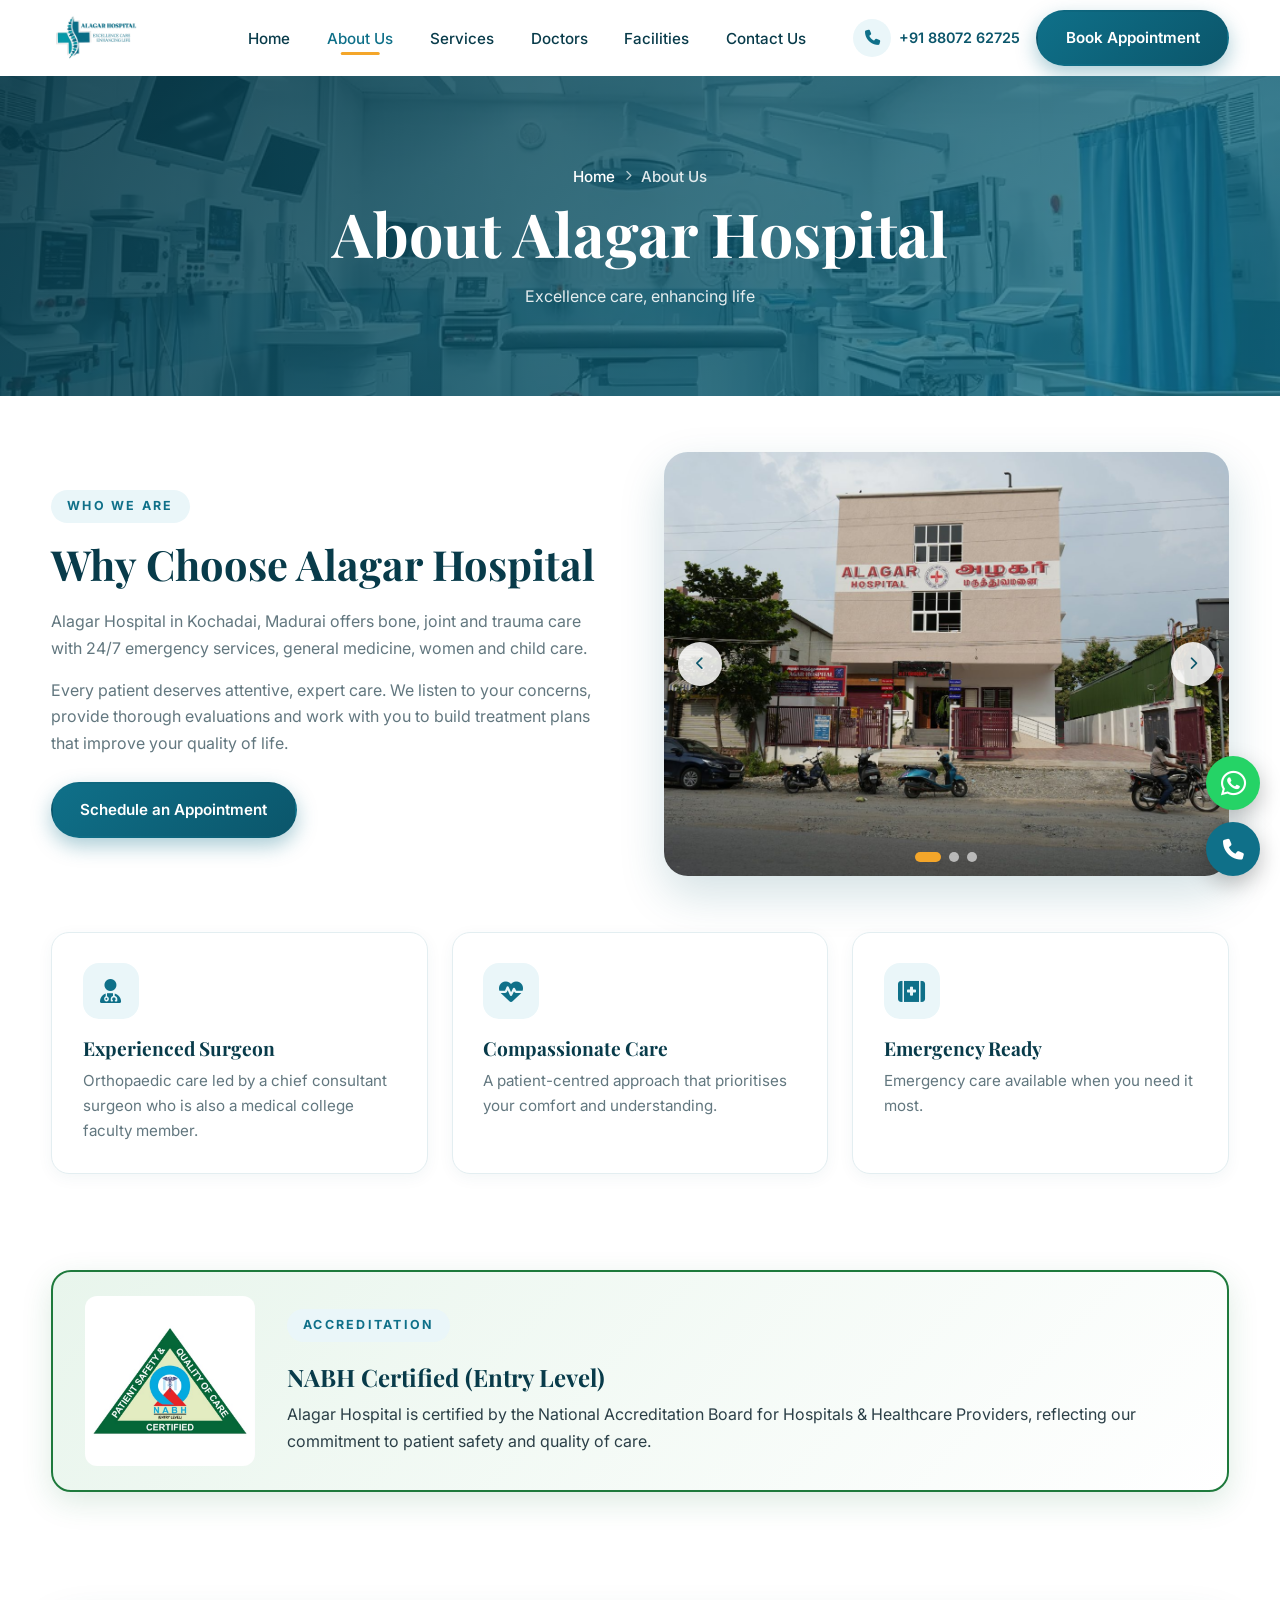
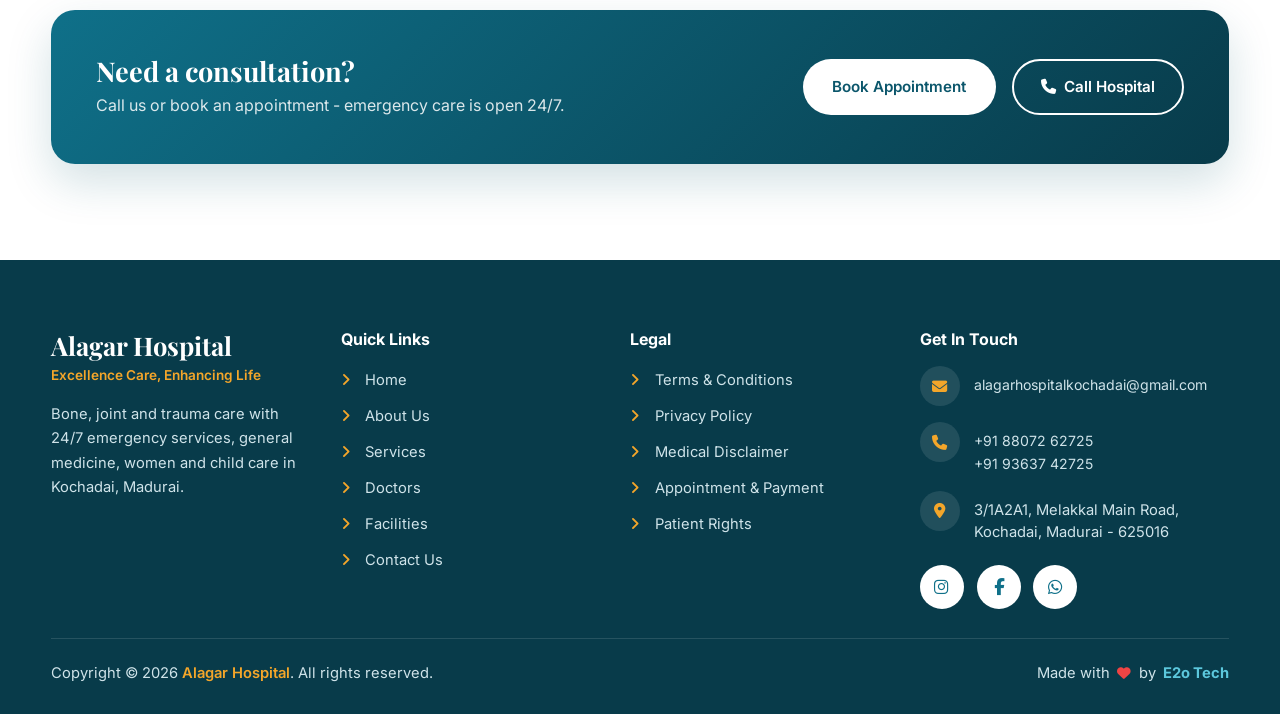
==== commit 2ff126e9: "ui corrections Updated" ====
--- a/about.html
+++ b/about.html
@@ -56,6 +56,20 @@
             </div>
         </section>
 
+        <!-- ===== NABH CERTIFICATION ===== -->
+<section class="nabh" id="nabh">
+    <div class="container">
+        <div class="nabh-box reveal zoom">
+            <img src="assets/images/nabh-certified.jpg" alt="NABH Entry Level Certified - Patient Safety and Quality of Care" loading="lazy">
+            <div class="nabh-text">
+                <span class="section-subtitle">ACCREDITATION</span>
+                <h2>NABH Certified (Entry Level)</h2>
+                <p>Alagar Hospital is certified by the National Accreditation Board for Hospitals &amp; Healthcare Providers, reflecting our commitment to patient safety and quality of care.</p>
+            </div>
+        </div>
+    </div>
+</section>
+
         <section class="cta-band">
             <div class="container">
                 <div class="cta-box reveal zoom">
--- a/css/style.css
+++ b/css/style.css
@@ -18,6 +18,32 @@
 .grid-4 { display: grid; grid-template-columns: repeat(4, 1fr); gap: 1.5rem; }
 .text-center { text-align: center; }
 .w-100 { width: 100%; }
+
+/* NABH */
+.nabh { padding: 2rem 0 0; }
+.nabh + .about { padding-top: 56px; }   /* overrides the big navbar offset on the home page */
+.nabh-box {
+    display: flex;
+    align-items: center;
+    gap: 2rem;
+    padding: 1.2rem 2rem;
+    border-radius: 20px;
+    background: linear-gradient(135deg, #e8f5ec, #ffffff);
+    border: 2px solid #1e7a3c;
+    box-shadow: 0 10px 30px rgba(30, 122, 60, .15);
+}
+.nabh-box img { width: 150px; height: auto; flex-shrink: 0; border-radius: 12px; }
+.nabh-text h2 { margin: .3rem 0 .5rem; }
+.nabh-text p { margin: 0; }
+
+/* About page: tighter gap under banner, NABH spacing */
+.inner-page .about { padding-top: 56px; }
+.inner-page .nabh { padding: 0 0 3rem; }
+
+/* Services page: insurance spacing */
+.inner-page .services { padding-bottom: 40px; }
+.inner-page .insurance { background: var(--soft); padding: 70px 0; }
+.inner-page .cta-band { padding-top: 70px; }
 
 /* Buttons */
 .btn { display: inline-flex; align-items: center; justify-content: center; gap: .5rem; padding: .85rem 1.7rem; border-radius: 50px; font-weight: 600; font-size: .95rem;
@@ -578,4 +604,93 @@
     }
 }
 
-.touch-item a { overflow-wrap: anywhere; font-size: .88rem; }+.touch-item a { overflow-wrap: anywhere; font-size: .88rem; }
+
+/* NABH */
+.nabh { padding: 3rem 0; }
+.nabh-box {
+    display: flex;
+    align-items: center;
+    gap: 2rem;
+    padding: 1.5rem 2rem;
+    border-radius: 20px;
+    background: linear-gradient(135deg, #e8f5ec, #ffffff);
+    border: 2px solid #1e7a3c;
+    box-shadow: 0 10px 30px rgba(30, 122, 60, .15);
+}
+.nabh-box img { width: 170px; height: auto; flex-shrink: 0; }
+.nabh-text h2 { margin: .3rem 0 .6rem; }
+.nabh-text p { margin: 0; }
+
+.fb3 { bottom: 38%; left: -4%; background: #1e7a3c; color: #fff; }
+
+/* Insurance */
+.insurance { padding: 4rem 0; }
+.insurance-card {
+    max-width: 760px;
+    margin: 0 auto;
+    border-radius: 20px;
+    overflow: hidden;
+    box-shadow: 0 12px 35px rgba(0, 0, 0, .15);
+}
+.insurance-card img { display: block; width: 100%; height: auto; }
+
+@media (max-width: 640px) {
+    .nabh-box { flex-direction: column; text-align: center; padding: 1.5rem 1rem; }
+    .nabh-box img { width: 140px; }
+    .fb3 { left: 2%; }
+}
+
+/* ===== Gallery lightbox ===== */
+.photo { cursor: zoom-in; }
+
+.lightbox {
+    position: fixed;
+    inset: 0;
+    z-index: 3000;
+    display: flex;
+    align-items: center;
+    justify-content: center;
+    background: rgba(8, 20, 26, .92);
+    opacity: 0;
+    visibility: hidden;
+    transition: opacity .3s, visibility .3s;
+}
+.lightbox.open { opacity: 1; visibility: visible; }
+.lightbox-figure { margin: 0; max-width: 90vw; text-align: center; }
+.lightbox-img {
+    max-width: 90vw;
+    max-height: 78vh;
+    border-radius: 14px;
+    box-shadow: 0 20px 60px rgba(0, 0, 0, .5);
+    animation: lbIn .35s ease;
+}
+.lightbox-caption { margin-top: 1rem; color: #fff; font-weight: 600; font-size: 1.05rem; }
+.lightbox-count { display: block; margin-top: .2rem; color: rgba(255, 255, 255, .65); font-size: .85rem; font-weight: 500; }
+.lb-btn {
+    position: absolute;
+    border: 0;
+    border-radius: 50%;
+    background: rgba(255, 255, 255, .15);
+    color: #fff;
+    cursor: pointer;
+    display: grid;
+    place-items: center;
+    transition: background .3s, transform .3s;
+}
+.lb-btn:hover { background: var(--accent); transform: scale(1.1); }
+.lb-close { top: 20px; right: 20px; width: 46px; height: 46px; font-size: 1.1rem; }
+.lb-prev, .lb-next { top: 50%; width: 50px; height: 50px; margin-top: -25px; font-size: 1.1rem; }
+.lb-prev { left: 20px; }
+.lb-next { right: 20px; }
+.lb-prev:hover, .lb-next:hover { transform: scale(1.1); }
+body.lb-lock { overflow: hidden; }
+
+@keyframes lbIn { from { opacity: 0; transform: scale(.94); } to { opacity: 1; transform: none; } }
+
+@media (max-width: 640px) {
+    .lb-prev, .lb-next { top: auto; bottom: 24px; margin-top: 0; width: 46px; height: 46px; }
+    .lb-prev { left: calc(50% - 60px); }
+    .lb-next { right: calc(50% - 60px); }
+    .lightbox-img { max-height: 70vh; }
+}
